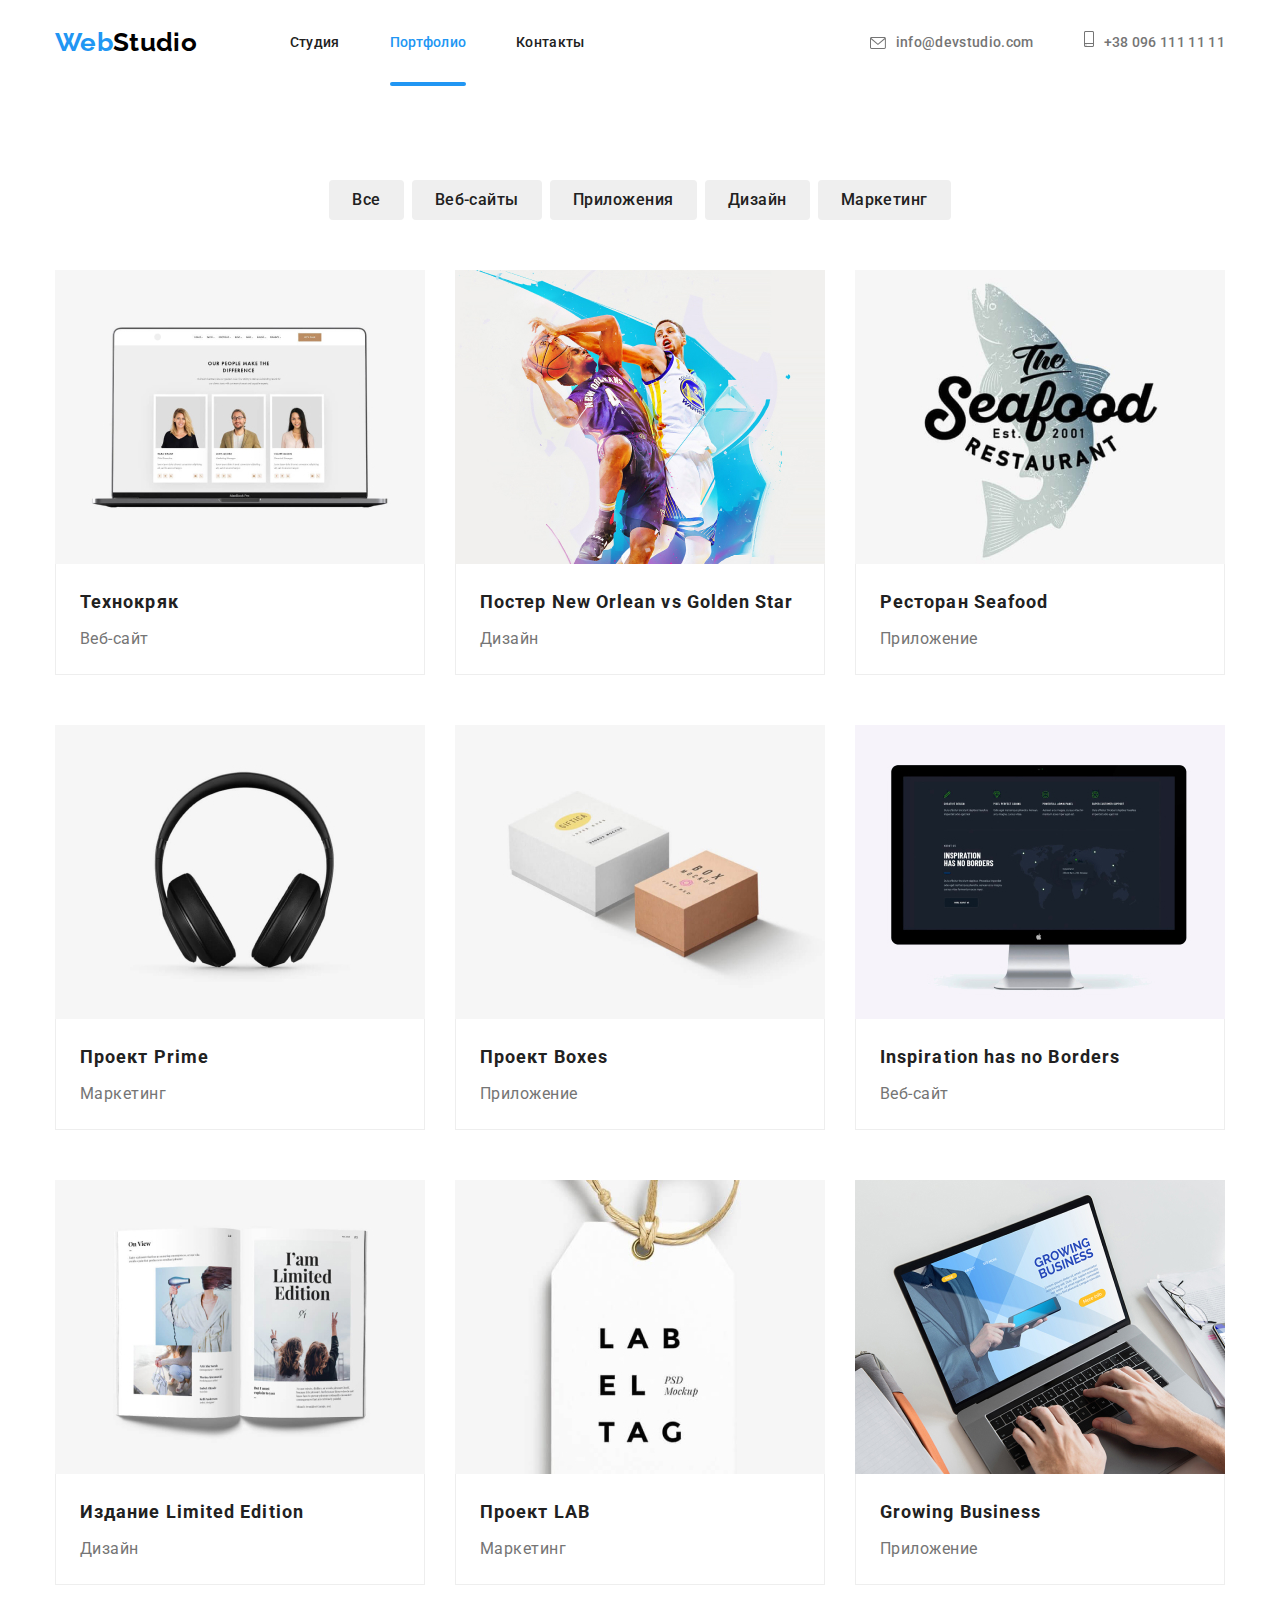
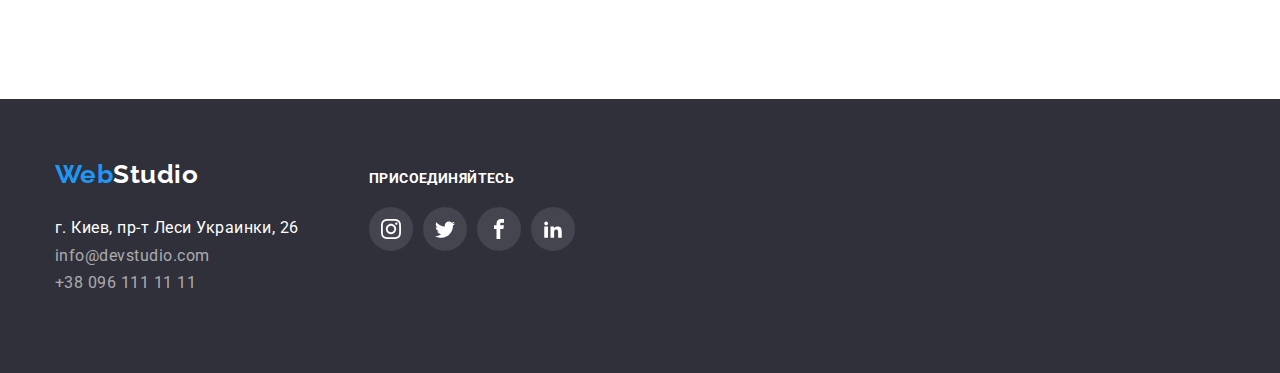
==== portfolio.html @ a4a95c5e "Initial commit" ====
<!DOCTYPE html>
<html lang="ru">
  <head>
    <meta charset="UTF-8" />
    <meta name="viewport" content="width=device-width, initial-scale=1.0" />
    <title>Портфолио</title>
    <link
      href="https://fonts.googleapis.com/css2?family=Raleway:wght@700&family=Roboto:wght@400;500;700;900&display=fallback"
      rel="stylesheet"
    />
    <link
      rel="stylesheet"
      href="https://cdnjs.cloudflare.com/ajax/libs/modern-normalize/1.0.0/modern-normalize.min.css"
    />
    <link rel="stylesheet" href="./css/styles.css" />
  </head>
  <body>
    <!-- Навигация и контакты -->
    <header class="nav-and-contacts">
      <div class="container flex-header line-bottom">
        <nav class="flex-nav">
          <a class="link logo" href="./index.html">
            <span class="accent-color">Web</span>Studio</a
          >
          <ul class="list site-nav text">
            <li class="item">
              <a class="link" href="./index.html">Студия</a>
            </li>
            <li class="item">
              <a class="link current" href="./portfolio.html">Портфолио</a>
            </li>
            <li class="item"><a class="link" href="">Контакты</a></li>
          </ul>
        </nav>

        <!-- Контакты -->
        <address class="font-style">
          <ul class="list text contacts">
            <li class="item">
              <a class="link link-addres" href="mailto:info@devstudio.com">
                <svg class="icon-email hover">
                  <use
                    href="./images/symbol-defs2.svg#icon-envelope-hover-1"
                  ></use>
                </svg>
                info@devstudio.com</a
              >
            </li>
            <div class="email">
              <li class="item link-addres">
                <a class="link" href="tel:+380961111111">
                  <svg class="icon-mobile hover">
                    <use href="./images/symbol-defs2.svg#icon-smartphone"></use>
                  </svg>
                  +38 096 111 11 11</a
                >
              </li>
            </div>
          </ul>
        </address>
      </div>
    </header>
    <!-- Виды работ  -->
    <main>
      <section class="wrap-my-project">
        <div class="container">
          <h1 class="hidden-title">Выполненные проекты</h1>
          <ul class="list radio-btn">
            <li class="item"><button class="btn" type="button">Все</button></li>
            <li class="item">
              <button class="btn" type="button">Веб-сайты</button>
            </li>
            <li class="item">
              <button class="btn" type="button">Приложения</button>
            </li>
            <li class="item">
              <button class="btn" type="button">Дизайн</button>
            </li>
            <li class="item">
              <button class="btn" type="button">Маркетинг</button>
            </li>
          </ul>
          <!-- Список портфолио -->

          <ul class="list list-overlay portfolio">
            <li class="item-overlay">
              <a href="./index.html">
                <!-- блок 1 -->

                <div class="poster-overlay">
                  <img
                    class="img-portfolio"
                    src="./images/img.jpg"
                    alt="Страница сайта"
                    width="370"
                  />
                  <div class="text-overlay">
                    <p class="text-hover-portfolio">
                      Технокряк это современная площадка распространения
                      коронавируса. Компании используют эту платформу для
                      цифрового шпионажа и атак на защищённые сервера
                      конкурентов.
                    </p>
                  </div>
                </div>

                <div class="desc-portfolio">
                  <h2 class="title-portfolio">Технокряк</h2>
                  <p class="text-portfolio mg-zero">Веб-сайт</p>
                </div>
              </a>
            </li>
            <!-- Блок 2 -->
            <li class="item-overlay">
              <a href="./index.html">
                <div class="poster-overlay">
                  <img
                    class="img-portfolio"
                    src="./images/portfolio-2.jpg"
                    alt="Постер баскетбольного мачта"
                    width="370"
                  />
                  <div class="text-overlay">
                    <p class="text-hover-portfolio">
                      Технокряк это современная площадка распространения
                      коронавируса. Компании используют эту платформу для
                      цифрового шпионажа и атак на защищённые сервера
                      конкурентов.
                    </p>
                  </div>
                </div>

                <div class="desc-portfolio">
                  <h2 class="title-portfolio">
                    Постер New Orlean vs Golden Star
                  </h2>
                  <p class="text-portfolio mg-zero">Дизайн</p>
                </div>
              </a>
            </li>
            <!-- Блок 3 -->
            <li class="item-overlay">
              <a href="./index.html">
                <div class="poster-overlay">
                  <img
                    class="img-portfolio"
                    src="./images/portfolio-3.jpg"
                    alt="Лого ресторана"
                    width="370"
                  />
                  <div class="text-overlay">
                    <p class="text-hover-portfolio">
                      Технокряк это современная площадка распространения
                      коронавируса. Компании используют эту платформу для
                      цифрового шпионажа и атак на защищённые сервера
                      конкурентов.
                    </p>
                  </div>
                </div>

                <div class="desc-portfolio">
                  <h2 class="title-portfolio">Ресторан Seafood</h2>
                  <p class="text-portfolio mg-zero">Приложение</p>
                </div>
              </a>
            </li>
            <!-- Блок 4 -->
            <li class="item-overlay">
              <a href="./index.html">
                <div class="poster-overlay">
                  <img
                    class="img-portfolio"
                    src="./images/portfolio-4.jpg"
                    alt="Наушники"
                    width="370"
                  />
                  <div class="text-overlay">
                    <p class="text-hover-portfolio">
                      Технокряк это современная площадка распространения
                      коронавируса. Компании используют эту платформу для
                      цифрового шпионажа и атак на защищённые сервера
                      конкурентов.
                    </p>
                  </div>
                </div>

                <div class="desc-portfolio">
                  <h2 class="title-portfolio">Проект Prime</h2>
                  <p class="text-portfolio mg-zero">Маркетинг</p>
                </div>
              </a>
            </li>
            <!-- Блок 5 -->
            <li class="item-overlay">
              <a href="./index.html">
                <div class="poster-overlay">
                  <img
                    class="img-portfolio"
                    src="./images/portfolio-5.jpg"
                    alt="Коробки"
                    width="370"
                  />
                  <div class="text-overlay">
                    <p class="text-hover-portfolio">
                      Технокряк это современная площадка распространения
                      коронавируса. Компании используют эту платформу для
                      цифрового шпионажа и атак на защищённые сервера
                      конкурентов.
                    </p>
                  </div>
                </div>

                <div class="desc-portfolio">
                  <h2 class="title-portfolio">Проект Boxes</h2>
                  <p class="text-portfolio mg-zero">Приложение</p>
                </div>
              </a>
            </li>
            <!-- блок 6 -->
            <li class="item-overlay">
              <a href="./index.html">
                <div class="poster-overlay">
                  <img
                    class="img-portfolio"
                    src="./images/portfolio-6.jpg"
                    alt="Монитор"
                    width="370"
                  />
                  <div class="text-overlay">
                    <p class="text-hover-portfolio">
                      Технокряк это современная площадка распространения
                      коронавируса. Компании используют эту платформу для
                      цифрового шпионажа и атак на защищённые сервера
                      конкурентов.
                    </p>
                  </div>
                </div>

                <div class="desc-portfolio">
                  <h2 class="title-portfolio">Inspiration has no Borders</h2>
                  <p class="text-portfolio mg-zero">Веб-сайт</p>
                </div>
              </a>
            </li>
            <!-- блок 7 -->
            <li class="item-overlay">
              <a href="./index.html">
                <div class="poster-overlay">
                  <img
                    class="img-portfolio"
                    src="./images/portfolio-7.jpg"
                    alt="Книга"
                    width="370"
                  />
                  <div class="text-overlay">
                    <p class="text-hover-portfolio">
                      Технокряк это современная площадка распространения
                      коронавируса. Компании используют эту платформу для
                      цифрового шпионажа и атак на защищённые сервера
                      конкурентов.
                    </p>
                  </div>
                </div>

                <div class="desc-portfolio">
                  <h2 class="title-portfolio">Издание Limited Edition</h2>
                  <p class="text-portfolio mg-zero">Дизайн</p>
                </div>
              </a>
            </li>
            <!-- Блок 8 -->
            <li class="item-overlay">
              <a href="./index.html">
                <div class="poster-overlay">
                  <img
                    class="img-portfolio"
                    src="./images/portfolio-8.jpg"
                    alt="Брелок"
                    width="370"
                  />
                  <div class="text-overlay">
                    <p class="text-hover-portfolio">
                      Технокряк это современная площадка распространения
                      коронавируса. Компании используют эту платформу для
                      цифрового шпионажа и атак на защищённые сервера
                      конкурентов.
                    </p>
                  </div>
                </div>

                <div class="desc-portfolio">
                  <h2 class="title-portfolio">Проект LAB</h2>
                  <p class="text-portfolio mg-zero">Маркетинг</p>
                </div>
              </a>
            </li>
            <!-- блок 9 -->
            <li class="item-overlay">
              <a href="./index.html">
                <div class="poster-overlay">
                  <img
                    class="img-portfolio"
                    src="./images/portfolio-9.jpg"
                    alt="Ноутбук"
                    width="370"
                  />
                  <div class="text-overlay">
                    <p class="text-hover-portfolio">
                      Технокряк это современная площадка распространения
                      коронавируса. Компании используют эту платформу для
                      цифрового шпионажа и атак на защищённые сервера
                      конкурентов.
                    </p>
                  </div>
                </div>

                <div class="desc-portfolio">
                  <h2 class="title-portfolio">Growing Business</h2>
                  <p class="text-portfolio mg-zero">Приложение</p>
                </div>
              </a>
            </li>
          </ul>
        </div>
      </section>
    </main>

    <!-- Footer -->
    <footer class="background-footer">
      <div class="container footer-flexbox">
        <div class="footer-maps">
          <address class="adress-maps">
            <ul class="list">
              <li class="info">
                <a href="./index.html" class="logo norm link"
                  ><span class="logoblue">Web</span
                  ><span class="logowhait">Studio</span>
                </a>
              </li>
              <li class="info">г. Киев, пр-т Леси Украинки, 26</li>
              <li class="info">
                <a class="alfa" href="mailto:info@devstudio.com"
                  >info@devstudio.com</a
                >
              </li>
              <li class="info">
                <a class="alfa" href="tel:+38-096-111-11-11"
                  >+38 096 111 11 11</a
                >
              </li>
            </ul>
          </address>
        </div>

        <div class="footer-icon">
          <h3 class="title title-icon">присоединяйтесь</h3>
          <ul class="icon-svg">
            <!-- Instagram -->
            <li class="icon-svg-list">
              <a
                class="icon-set footer-icon-set"
                href="#"
                aria-label="Instagram icon"
              >
                <svg class="link-svg footer-link-svg">
                  <use
                    href="./images/clients/symbol-defs.svg#icon-instagram"
                  ></use>
                </svg>
              </a>
            </li>
            <!-- Twitter -->
            <li class="icon-svg-list">
              <a
                class="icon-set footer-icon-set"
                href="#"
                aria-label="twitter icon"
              >
                <svg class="link-svg footer-link-svg">
                  <use
                    href="./images/clients/symbol-defs.svg#icon-twitter"
                  ></use>
                </svg>
              </a>
            </li>
            <!-- facebook -->
            <li class="icon-svg-list">
              <a
                class="icon-set footer-icon-set"
                href="#"
                aria-label="twitter icon"
              >
                <svg class="link-svg footer-link-svg">
                  <use
                    href="./images/clients/symbol-defs.svg#icon-facebook"
                  ></use>
                </svg>
              </a>
            </li>
            <!-- linkedin -->
            <li class="icon-svg-list">
              <a
                class="icon-set footer-icon-set"
                href="#"
                aria-label="twitter icon"
              >
                <svg class="link-svg footer-link-svg">
                  <use
                    href="./images/clients/symbol-defs.svg#icon-linkedin2"
                  ></use>
                </svg>
              </a>
            </li>
          </ul>
        </div>
      </div>
    </footer>
  </body>
</html>
---- css/styles.css ----
/* Общее оформление контента */

:root {
  /* Цвета текста */
  --primary-text-color: #757575;
  --header-text-color: #212121;
  --accent-blue-color: #2196f3;
  --accent-white-color: #ffffff;
  --accent-black-color: #000000;
  --accent-rgba-color: rgba(255, 255, 255, 0.6);
  /* Цвета фона */
  --primary-bck-color: #ffffff;
  --secondary-bck-color: #2f303a;
  --bck-section-white: #f5f4fa;
  /* Стили шрифтов */
  --letter: 0.03em;
  --hover-portfolio: rgba(0, 0, 0, 0.12), 0px 4px 4px rgba(0, 0, 0, 0.06),
    1px 4px 6px rgba(0, 0, 0, 0.16);
}

body {
  font-family: "Roboto", sans-serif;
  background-color: var(--primary-bck-color);
  letter-spacing: var(--letter);
  margin: 0;
}

img {
  display: block;
  width: 100%;
  height: auto;
}

.container {
  width: 1200px;
  padding-left: 15px;
  padding-right: 15px;
  margin-left: auto;
  margin-right: auto;
}

.header-section {
  margin-top: 0;
  margin-bottom: 50px;
  font-size: 36px;
  font-weight: 700;
  line-height: 1.15;
  text-align: center;
  color: var(--header-text-color);
}

.text {
  font-size: 14px;
  line-height: 1.71;
  color: var(--primary-text-color);
}

.font-style {
  font-style: normal;
}

.list {
  list-style: none;
  padding: 0;
  margin: 0;
}

.button-text {
  align-items: center;
  border-radius: 4px;
  padding: 10px 32px;

  background-color: var(--accent-blue-color);
  color: var(--accent-white-color);

  font-family: inherit;
  font-weight: 700;
  font-size: 16px;
  line-height: 1.88;
}

.link-addres {
  display: flex;
  align-items: center;
}
.icon-email {
  width: 16px;
  height: 12px;

  margin-right: 10px;

  fill: currentColor;
}
.icon-mobile {
  width: 10px;
  height: 16px;

  margin-right: 10px;

  fill: currentColor;
}

.link-addres:hover,
.link-addres:focus {
  color: var(--accent-blue-color);
}

.link-addres:hover .icon-email {
  fill: var(--accent-blue-color);
}
.link-addres:hover .icon-mobile {
  fill: var(--accent-blue-color);
}

.link {
  text-decoration: none;
}
.a.link {
  display: flex;
}

.link::after {
  content: "";

  position: absolute;
  left: 0;
  bottom: 0;
  opacity: 0;

  display: block;
  width: 100%;
  height: 4px;
  background-color: var(--accent-blue-color);
  border-radius: 2px;
  transition: 250ms cubic-bezier(0.4, 0, 0.2, 1);
}

.link:hover::after,
.link:focus::after {
  opacity: 1;
}

.current.link::after {
  opacity: 1;
}

.site-nav .link {
  display: block;
  padding-top: 35px;
  padding-bottom: 35px;

  position: relative;

  color: var(--primary-text-color);

  text-decoration: none;
  font-family: inherit;
  font-weight: 500;
  font-size: 14px;
  line-height: 1.14;
  letter-spacing: 0.02em;

  transition: 250ms cubic-bezier(0.4, 0, 0.2, 1);
}
.list site-nav text .link {
  color: var(#2196f3);
  text-decoration: none;
  display: inline-block;
}
.list flex-nav text .link {
  display: block;
  padding-top: 35px;
  padding-bottom: 35px;
  position: relative;
  color: var(--primary-text-color);
  text-decoration: none;
  font-family: inherit;
  font-weight: 500;
  font-size: 14px;
  line-height: 1.14;
  letter-spacing: 0.02em;
  transition: 250ms cubic-bezier(0.4, 0, 0.2, 1);
}

.text-overlay {
  position: absolute;
  top: 0;
  left: 0;
  width: 100%;
  height: 100%;
  color: #ffffff;
  background-color: rgba(33, 150, 243, 0.9);
  transform: translate(100%);
  opacity: 1;
}
/* Код Наси */

/* link::after {
  content: "";

  position: absolute;
  left: 0;
  bottom: 0;
  opacity: 0;

  display: block;
  width: 100%;
  height: 4px;
  background-color: var(--accent-color);
  border-radius: 2px;
  transition: 250ms cubic-bezier(0.4, 0, 0.2, 1);
}

.link:hover::after,
.link:focus::after {
  opacity: 1;
}

.link-current.link::after {
  opacity: 1;
} */

.mg-zero {
  margin-top: 0;
  margin-bottom: 0px;
}

/* Логотип */
.logo {
  margin-right: 93px;

  font-family: "Raleway", sans-serif;
  font-size: 26px;
  font-weight: 700;
  line-height: 1.2;
  color: var(--accent-black-color);
  text-decoration: none;
}

.accent-color {
  color: var(--accent-blue-color);
}

/* Навигация */
.nav-and-contacts {
  font-weight: 500;
  line-height: 1;
  letter-spacing: 0.02em;
}

/* иконки */
.mobile .link {
  width: 16px;
}
/* иконки */
.icon-mobile {
  vertical-align: middle;
  display: flex;
  width: 10px;
  height: 16px;
  fill: var(--primary-text-color);
  text-align: center;
}
/* тестовая херня если шо удали */
/* .icon-mobile .icon-email ::before {
  background-position: center;
  height: 80px; */

/* иконки */
.icon-email {
  vertical-align: middle;
  display: flex;
  width: 16px;
  height: 16px;
  text-align: center;
  fill: var(--primary-text-color);
}
.flex-header,
.flex-nav,
.site-nav,
.contacts {
  display: flex;
  align-items: center;
}

.site-nav > .item:not(:last-child),
.contacts > .item:not(:last-child) {
  margin-right: 50px;
}

.flex-nav {
  margin-right: auto;
}

.site-nav .link {
  color: var(--header-text-color);
}

.contacts .link {
  color: var(--primary-text-color);
}

.site-nav .link:hover,
.site-nav .link:focus,
.site-nav .link.current,
.contacts .link:hover,
.contacts .link:focus {
  color: var(--accent-blue-color);
}
.contacts .link {
  display: flex;
}
/* Герой */
.wrap-hero {
  padding-top: 200px;
  padding-bottom: 200px;
  background-image: url(../images/new_hero.jpg);
  text-align: center;
  background: linear-gradient(
      to right,
      rgba(47, 48, 58, 0.4),
      rgba(47, 48, 58, 0.4)
    ),
    url(../images/new_hero.jpg), #c4c4c4;
  background-repeat: no-repeat;
  margin-left: auto;
  margin-right: auto;
  background-position: center;
  max-width: 1600px;
  height: 600px;
}

/* Оформляю иконки под героем. Тут же оформление SVG для 4 Li */
.item.description::before {
  display: block;
  /* тут должен оформить контент */
  content: "";
  background-size: 70px;
  background-repeat: no-repeat;
  background-position: center;
  align-items: center;
  background-color: white;
}

/* Оформляю иконки внизу под фотками команды */

/* прописываю путь каждой иконки- антенна, космонавт, часы и экран . 1- антенна*/
/* .icon-antenna::before {
  background-image: url(../images/svg/antenna.svg);
}
/* вторая  иконка - ссылка- часы */
.icon-clock::before {
  background-image: url(../images/svg/clock.svg);
}
/* третья иконка-монитор */
/* .icon-diagram::before { */
/* background-image: url(../images/svg/diagram.svg); */

/* четвертая иконка- космонавт */
.icon-astronaut::before {
  background-image: url(../images/svg/astronaut.svg);
}
*/ .banner {
  max-width: 696px;
}
/* пропиши для логотипов клиентов */
.clients {
  display: flex;
  justify-content: center;
  align-items: center;
  height: 90px;
  border: 1px solid #afb1b8;
  border-radius: 4px;
}
.clients-icon {
  fill: #afb1b8;
}
.header-hero {
  width: 696px;
  margin-top: 0;
  margin-bottom: 30px;
  font-size: 44px;
  font-weight: 900;
  line-height: 1.37;
  text-transform: uppercase;
  color: var(--accent-white-color);
  margin-left: auto;
  margin-right: auto;
}

.header-hero,
.wrap-hero .button {
  letter-spacing: 0.06em;
}

/* Кнопка под блоком-героем */
.button {
  display: inline-block;
  padding: 10px 32px;
  min-width: 200px;
  font-size: 16px;
  line-height: 1.9;
  font-weight: 700;
  background-color: var(--accent-blue-color);
}

/* Обертки для секций */

.wrap-why-we {
  padding-top: 94px;
}

.wrap-about-us,
.wrap-our-team {
  padding-top: 94px;
  padding-bottom: 124px;
}

.wrap-our-team {
  font-size: 36px;
  line-height: 1.17;

  letter-spacing: 0.03em;
  margin-top: 0px;

  background-color: #f5f4fa;
}

/* Наши преимущества */
.icon .icon-container {
  display: flex;
  align-items: center;
  justify-content: center;
  background-color: #f5f4fa;
  width: 100%;
  height: 120px;
  margin-bottom: 30px;
}
/* Оформляю SVG планирование */
.icon-size {
  width: 65px;
  height: 70px;
}

.list-why-we {
  display: flex;
}

.list-why-we > .item:not(:last-child) {
  margin-right: 30px;
}

/* Модальное окно ДИВ */

.modal {
  position: absolute;
  width: 528px;
  height: 581px;
  left: 536px;
  top: 221px;
  background: #ffffff;
  box-shadow: 0px 1px 3px rgba(0, 0, 0, 0.12), 0px 1px 1px rgba(0, 0, 0, 0.14),
    0px 2px 1px rgba(0, 0, 0, 0.2);
  border-radius: 4px;
  transition: 250ms cubic-bezier(0.4, 0, 0.2, 1);
}

/* закрытие кнопки */
/* .btn-close {
  width: 11px;
  height: 11px;

} */

/* Кнопка закрытия модального окна */

/* .button, input {    
  overflow: visible;
} */

/* Оформление кнопки? */
/* .button, [type="button"], [type="reset"], [type="submit"] {
-webkit-appearance: button;
} */

.backdrop {
  position: fixed;
  top: 0;
  left: 0;
  width: 100%;
  height: 100%;
  background-color: rgba(0, 0, 0, 0.2);
  transition: 250ms cubic-bezier(0.4, 0, 0.2, 1);
}

.backdrop.is-hidden {
  opacity: 0;
  pointer-events: none;
}

.close-button {
  position: absolute;
  width: 30px;
  height: 30px;
  top: 8px;
  right: 8px;
  background: var(--accent-white-color);
  border: 1px solid var(--primary-text-color);
  border-radius: 50%;
}

.hidden-title {
  display: none;
  margin-top: 0px;
  margin-bottom: 0px;
}

.subtitle-why-we {
  margin-top: 0;
  margin-bottom: 10px;
  font-size: 14px;
  line-height: 1.14;
  text-transform: uppercase;
}

/* Чем мы занимаемся */
.about-us {
  display: flex;
}

.about-us .item {
  width: calc((100% - 30px * 2) / 3);
  margin-right: 30px;
}

.about-us .item:last-child {
  margin-right: 0;
}

/* Наша команда */
.subtitle-our-team {
  font-weight: 500;
  margin-top: 0px;
  margin-bottom: 10px;
  padding-top: 30px;
  font-size: 16px;
  line-height: 1.18;
  letter-spacing: 0.03em;
  color: var(--header-text-color);
}

.our-team {
  display: flex;
  justify-content: center;
}

.our-team .item {
  width: calc((100% - 30px * 3) / 4);
  margin-right: 30px;
}
/* Тени СВГ, границы */
.icon-team {
  text-align: center;
  padding-bottom: 30px;
  background-color: var(--accent-white-color);

  box-shadow: 0px 1px 3px rgba(0, 0, 0, 0.12), 0px 1px 1px rgba(0, 0, 0, 0.14),
    0px 2px 1px rgba(0, 0, 0, 0.2);
  border-radius: 0px 0px 4px 4px;
  width: 270px;
  height: 428px;
}

.our-team .item:last-child {
  margin-right: 0px;
}

.text-our-team {
  margin-top: 0px;
  margin-top: 0;
  margin-bottom: 16px;
  font-size: 16px;
  font-weight: 400;
  line-height: 1.19;
  letter-spacing: 0.03em;
  color: #757575;
}

.indent-pic {
  width: 270px;
  margin-bottom: 30px;
}

/* Портфолио */
/* Обертка */
.wrap-my-project {
  padding-top: 94px;
  padding-bottom: 114px;
}

/* Кнопки */
.radio-btn {
  display: flex;
  justify-content: center;
  align-items: flex-end;
  margin-bottom: 50px;
}

.btn {
  padding: 6px 22px;
  border: none;
  min-width: 73px;
  font-family: inherit;
  font-size: 16px;
  font-weight: 500;
  text-align: center;
  line-height: 1.63;
  letter-spacing: var(--letter);
  color: var(--header-text-color);
  border-radius: 4px;
  border: 1px solid transparent;
}

.radio-btn .item:not(:first-child) {
  margin-left: 8px;
}

.btn:hover,
.btn:focus {
  color: #ffffff;
  background-color: var(--accent-blue-color);
}

/* .button, input {    
  overflow: visible;
} */

.section-comand {
  background-color: var(--bck-section-white);
  padding-top: 94px;
  padding-bottom: 94px;
}

.section {
  padding-top: 94px;
  padding-bottom: 94px;
}
.icon-client:not(:last-child) {
  margin-right: 30px;
}

.icon-hover-link {
  background-color: #ffffff;
  display: flex;
  justify-content: center;
  align-items: center;
  width: 170px;
  height: 90px;
  border: 1px solid #afb1b8;
  border-radius: 4px;
  transition: 250ms cubic-bezier(0.4, 0, 0.2, 1);
}
.icon-hover-link:hover .clients-icon,
.icon-hover-link:focus .clients-icon {
  fill: var(--accent-blue-color);
}

.icon-hover-link:hover,
.icon-hover-link:focus {
  border: 1px solid var(--accent-blue-color);
  transform: translate(-250ms) cubic-bezier (0.4, 0, 0.2, 1);
}

.clients-icon {
  width: 79px;
  height: 42px;
}

/* Студия. чем мы занимаемся- оформление */
.work-list-title {
  position: absolute;
  width: 100%;
  bottom: 0%;
  margin-top: 0px;
  margin-bottom: 0px;
  padding-top: 27px;
  padding-bottom: 27px;
  color: #ffffff;
  background-color: rgba(47, 48, 58, 0.8);
  font-weight: 700;
  font-size: 14px;
  line-height: 1.14;
  text-align: center;
  letter-spacing: 0.03em;
  text-transform: uppercase;
}
.work-list {
  position: relative;
}

/* ставлю слайдеры на абзацы */
/* .text-overlay {
  margin-top: 0px;
  margin-bottom: 0px;
  padding-top: 63px;
  padding-right: 24px;
  padding-bottom: 63px;
  padding-left: 24px;
  color: var(--white-text-color);
  font-weight: 400;
  font-size: 18px;
  line-height: 1.56;
  letter-spacing: 0.03em;
} */
.poster-overlay {
  position: relative;
  overflow: hidden;
}

.item-overlay:hover,
.item-overlay:focus {
  box-shadow: 0px 1px 1px rgba(0, 0, 0, 0.12), 0px 4px 4px rgba(0, 0, 0, 0.06),
    1px 4px 6px rgba(0, 0, 0, 0.16);
}

.item-overlay:hover .text-overlay,
.item-overlay a:focus .text-overlay {
  transform: translateY(0%);
  transition: 250ms cubic-bezier(0.4, 0, 0.2, 1),
    box-shadow 250ms cubic-bezier(0.4, 0, 0.2, 1);
  opacity: 1;
}

.text-overlay {
  position: absolute;
  top: 0;
  left: 0;
  width: 100%;
  height: 100%;
  color: #ffffff;
  background-color: rgba(33, 150, 243, 0.9);
  transform: translateY(100%);
  opacity: 0;
}

.list-overlay .link:hover .text-hover-portfolio {
  opacity: 1;
}

a {
  list-style: none;
  text-decoration: none;
}

.text-hover-portfolio {
  margin-top: 0px;
  margin-bottom: 0px;
  padding-top: 63px;
  padding-right: 24px;
  padding-bottom: 63px;
  padding-left: 24px;

  color: var(--white-text-color);
  font-weight: 400;
  font-size: 18px;
  line-height: 1.56;
  letter-spacing: 0.03em;
}

/* .slide-link {
  position: absolute;
  top: 0;
  left: 0;
  width: 100%;
  height: 100%;
  color: var(--white-text-color);
  background-color: rgba(33, 150, 243, 0.9);
  transform: translateY(100%);
  opacity: 0;
} */

/* .slide-link .text-overlay {
opacity: 0;
} */

/* .client .flexbox {
  /* убираю левый паддирнг */

/* Список портфолио */
.portfolio {
  display: flex;
  flex-wrap: wrap;
}

.portfolio .item-overlay {
  width: calc((100% - 30px * 2) / 3);
}

.portfolio .item-overlay:not(:nth-child(3n)) {
  margin-right: 30px;
}

.portfolio .item-overlay:not(:nth-last-child(-n + 3)) {
  margin-bottom: 50px;
}

/* .img-portfolio {
  padding-bottom: 20px;
} */

.desc-portfolio {
  padding: 20px 24px;
  border-right: 1px solid #eeeeee;
  border-bottom: 1px solid #eeeeee;
  border-left: 1px solid #eeeeee;
}

.title-portfolio {
  margin-top: 0px;
  margin-bottom: 4px;

  font-size: 18px;
  font-weight: 700;
  line-height: 2;
  letter-spacing: 0.06em;
  color: var(--header-text-color);
}

.text-portfolio {
  line-height: 1.88;
  color: var(--primary-text-color);
}

/* Футеррррр */
.wrap-footer {
  background-color: var(--secondary-bck-color);
  padding-top: 60px;
  padding-bottom: 60px;
}
.icon-svg-list {
  display: flex;
  height: 40;
}
.icon-svg {
  display: flex;
  justify-content: center;
  padding-left: 0;
}
.icon-svg:not(:last-child) {
  margin-right: 10px;
}
/* контейнер с иконками в футере */
.flexbox {
  display: flex;
  color: #ffffff;
  padding-left: 0;
}
.footer-icon-set {
  width: 44px;
  height: 44px;
  fill: Solid rgba(255, 255, 255, 0.1);
}
.footer-icon :hover {
  color: #2196f3;
}
/* Это разметка соцсетей команды перед футером */
.list-team {
  display: flex;
  justify-content: center;
  align-items: center;
  width: 44px;
  height: 44px;
  border-radius: 50%;
  box-sizing: border-box;
}
.portfolio .item-overlay:hover {
  box-shadow: 0px 1px 1px rgba(0, 0, 0, 0.12), 0px 4px 4px rgba(0, 0, 0, 0.06),
    1px 4px 6px rgba(0, 0, 0, 0.16);
}
.title-icon {
  font-family: Roboto;
  font-style: normal;
  font-weight: bold;
  font-size: 14px;
  line-height: 1.14px;
  letter-spacing: 0.03em;
  text-transform: uppercase;
  text-align: center;
}

.link-svg {
  fill: #afb1b8;
  width: 20px;
  height: 20px;
  transition: 250ms cubic-bezier(0.4, 0, 0.2, 1);
}
.icon-set {
  width: 44px;
  height: 44px;
  border-radius: 50%;
  display: flex;
  justify-content: center;
  align-items: center;
}

.icon-set:hover,
.icon-set:focus {
  background-color: var(--accent-blue-color);
}

.icon-set:hover .link-svg,
.icon-set:focus .link-svg {
  fill: var(--accent-white-color);
}
.footer-link-svg {
  width: 20px;
  height: 20px;
}
.grid-contacts {
  width: 231px;
}

.wrap-footer .link {
  color: var(--accent-rgba-color);
}

.logo-footer-marg {
  display: inline-block;
  margin-bottom: 20px;
}

.address-marg {
  margin-bottom: 9px;
  margin-top: 0;
}

.address {
  line-height: 1.46;
}

/* footer */

.background-footer {
  background-color: var(--secondary-bck-color);
  padding-top: 60px;
  padding-bottom: 60px;
}
.footer-flexbox {
  display: flex;
  align-items: baseline;
}

.footer-maps {
  display: block;
  margin-right: 70px;
}

.adress-maps {
  margin-bottom: 20px;
  display: block;

  color: var(--accent-white-color);

  font-style: normal;
}
.logowhait {
  color: var(--accent-white-color);
}
.norm {
  display: inline-block;
  margin: 0;
  margin-bottom: 20px;
}
.info {
  display: block;
  margin-bottom: 9px;
}

.footer-icon {
  display: block;
  margin-left: 100;
}

.footer-icon-set {
  background-color: rgba(255, 255, 255, 0.1);
}

.footer-link-svg {
  fill: var(--accent-white-color);
}
.icon-svg-list:not(:last-child) {
  margin-right: 10px;
}

.title-icon {
  display: flex;
  align-items: baseline;

  font-size: 14px;
  line-height: 1.14;
  letter-spacing: 0.03em;
  text-transform: uppercase;

  color: var(--accent-white-color);

  margin-top: 0;
  margin-bottom: 20px;
}

.logoblue {
  color: var(--accent-blue-color);
}
.alfa {
  color: var(--accent-rgba-color);
  text-decoration: none;
}

.footer-icon-set {
  background-color: rgba(255, 255, 255, 0.1);
}
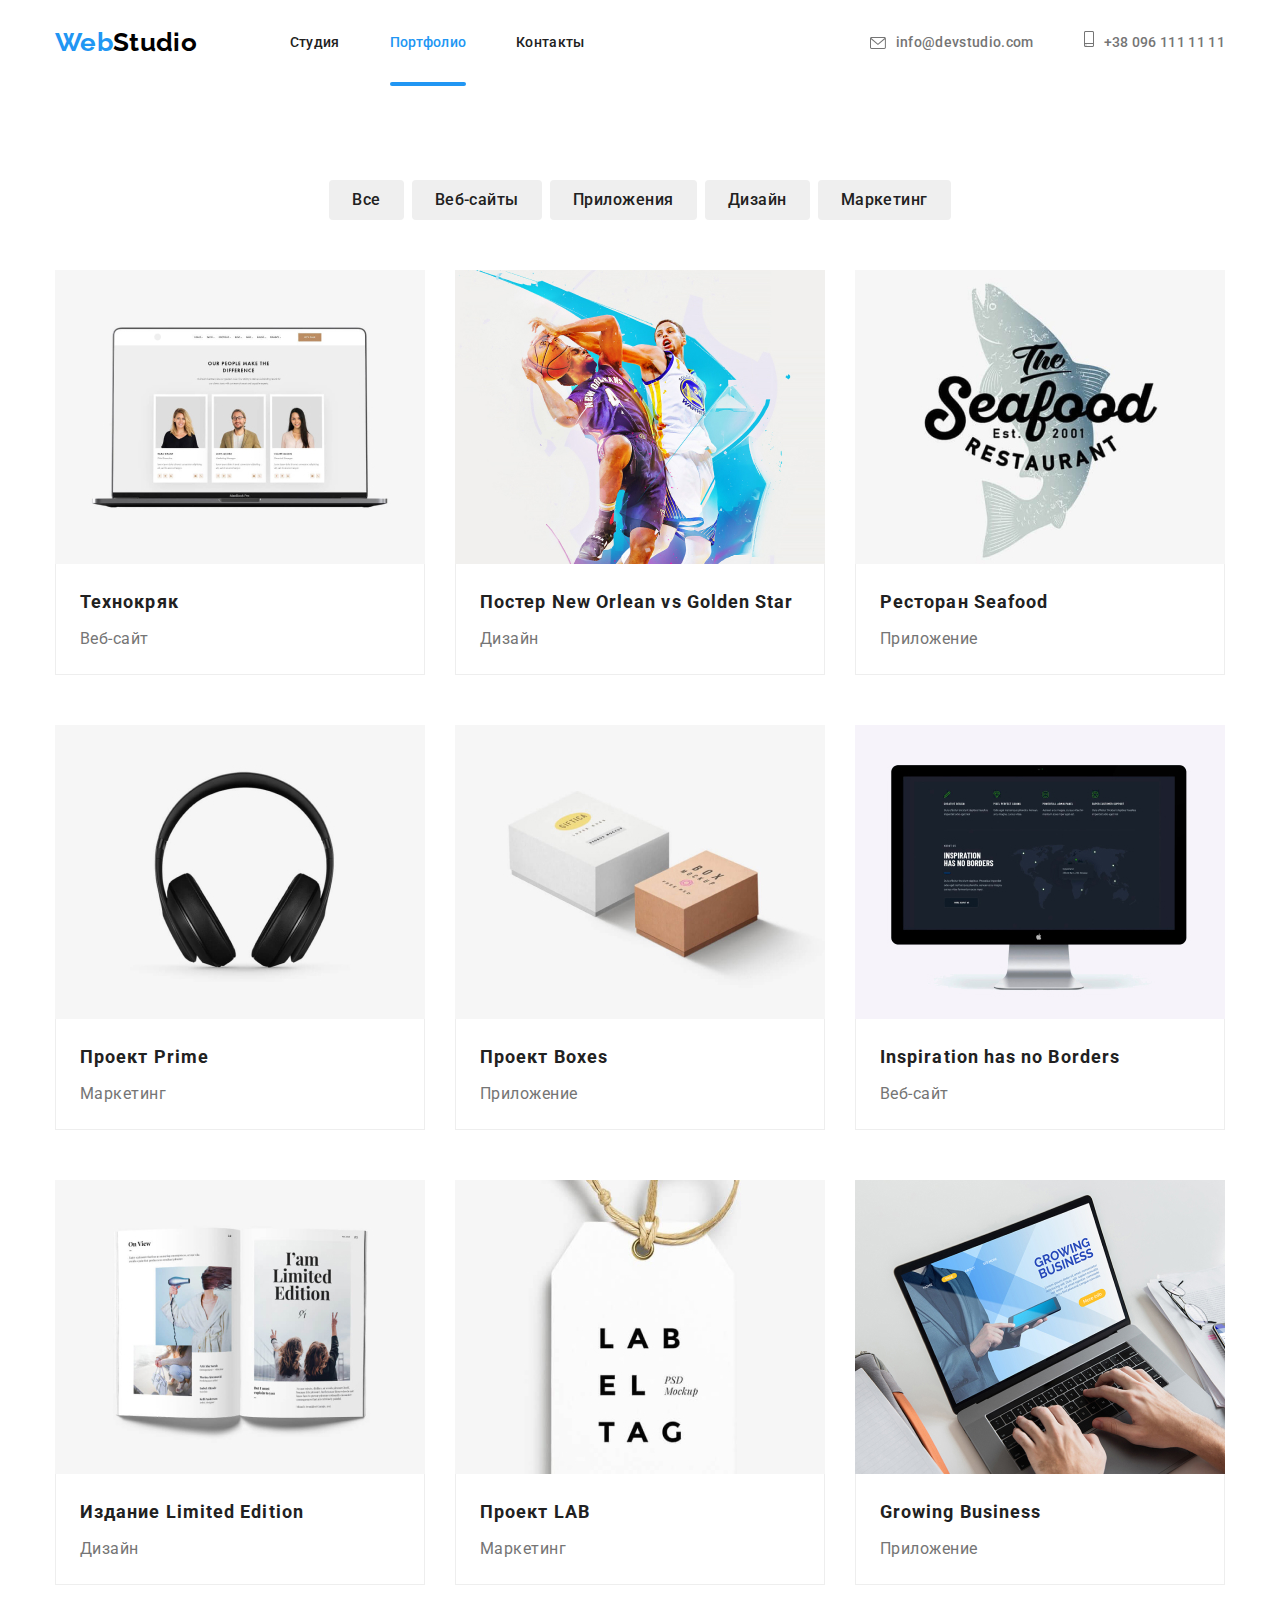
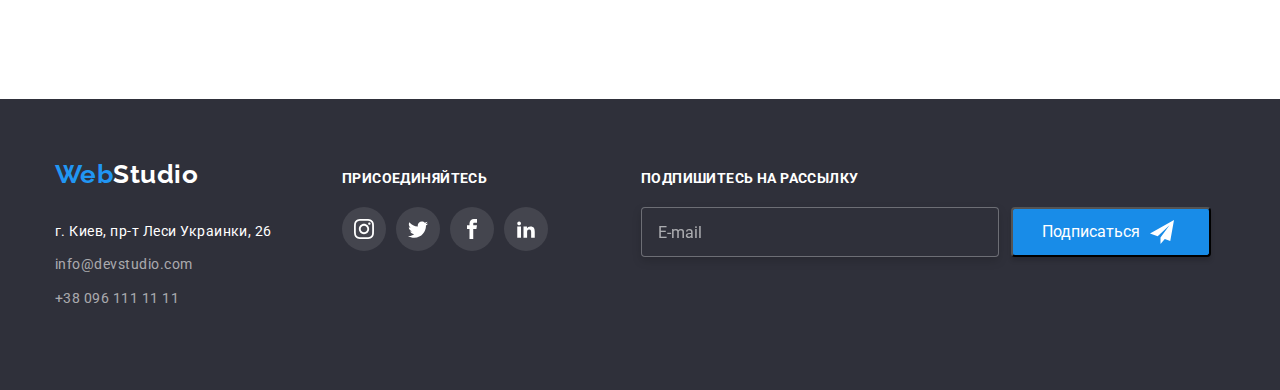
==== commit 0e101177: "1" ====
--- a/portfolio.html
+++ b/portfolio.html
@@ -325,7 +325,7 @@
       </section>
     </main>
 
-    <!-- Footer -->
+     <!-- Footer -->
     <footer class="background-footer">
       <div class="container footer-flexbox">
         <div class="footer-maps">
@@ -352,6 +352,9 @@
           </address>
         </div>
 
+       
+
+            <!-- конец формы - ПОДПИШИТЕСЬ -->
         <div class="footer-icon">
           <h3 class="title title-icon">присоединяйтесь</h3>
           <ul class="icon-svg">
@@ -413,7 +416,31 @@
             </li>
           </ul>
         </div>
+         <!-- Вставляю форму - ПОДПИШИТЕСЬ НА РАССЫЛКУ -->
+         <!-- Подпишитесь на рассылку-->
+
+        <form class="form-field js-speaker-form">
+          <label class="label-mail" for="action-mail">
+            <b class="call-to-action">Подпишитесь на рассылку</b>
+          </label>
+          <div class="footer-flex-form">
+            <input 
+              class="action-mail"
+              type="mail"
+              id="action-mail"
+              name="mail" 
+              placeholder="E-mail" 
+
+            />
+            <button type="submit" class=" subscribe-btn">
+              Подписаться
+              <svg class="icon-telega">
+                <use href="./images/icon-telega.svg#icon-icon-send"></use>
+              </svg>
+            </button>
+            
       </div>
+         
     </footer>
   </body>
 </html>
--- a/css/styles.css
+++ b/css/styles.css
@@ -388,6 +388,7 @@
   margin-right: auto;
 }
 
+/* заголовок героя */
 .header-hero,
 .wrap-hero .button {
   letter-spacing: 0.06em;
@@ -498,6 +499,7 @@
   pointer-events: none;
 }
 
+/* закрытие кнопки */
 .close-button {
   position: absolute;
   width: 30px;
@@ -515,6 +517,7 @@
   margin-bottom: 0px;
 }
 
+/* почему мы */
 .subtitle-why-we {
   margin-top: 0;
   margin-bottom: 10px;
@@ -549,6 +552,7 @@
   color: var(--header-text-color);
 }
 
+/* команда */
 .our-team {
   display: flex;
   justify-content: center;
@@ -606,6 +610,7 @@
   margin-bottom: 50px;
 }
 
+/* оформление кнопки */
 .btn {
   padding: 6px 22px;
   border: none;
@@ -670,7 +675,7 @@
   border: 1px solid var(--accent-blue-color);
   transform: translate(-250ms) cubic-bezier (0.4, 0, 0.2, 1);
 }
-
+/* иконки клиентов */
 .clients-icon {
   width: 79px;
   height: 42px;
@@ -963,6 +968,8 @@
 
   font-style: normal;
 }
+
+/* белое лого */
 .logowhait {
   color: var(--accent-white-color);
 }
@@ -974,13 +981,17 @@
 .info {
   display: block;
   margin-bottom: 9px;
-}
-
+  font-size: 14px;
+  line-height: 1.72;
+}
+/* Блок икинок в подвале */
 .footer-icon {
   display: block;
   margin-left: 100;
-}
-
+  padding-right: 93px;
+}
+
+/* иконки соц сетей в подвале */
 .footer-icon-set {
   background-color: rgba(255, 255, 255, 0.1);
 }
@@ -1007,6 +1018,7 @@
   margin-bottom: 20px;
 }
 
+/* голубое лого */
 .logoblue {
   color: var(--accent-blue-color);
 }
@@ -1018,3 +1030,98 @@
 .footer-icon-set {
   background-color: rgba(255, 255, 255, 0.1);
 }
+
+/* оформляю модалку */
+
+/* .inputname {
+  display: block;
+  width: 12px;
+  height: 12px;
+  background: url(../modalicons/Icon_man.svg) no-repeat 3px 1px;
+  background-size: auto 20%;
+
+  border: 1px solid #2196f3;
+  box-sizing: border-box;
+  border-radius: 4px;
+} */
+
+/* запрет на изменение формы поля ввода текста */
+.textarea {
+  resize: none;
+}
+
+/* кнопка - подпишись на рассылку */
+.footer-flex-form {
+  display: flex;
+}
+
+.action-mail {
+  padding-left: 16px;
+  margin-right: 12px;
+  width: 358px;
+  border: 1px solid rgba(255, 255, 255, 0.3);
+  border-radius: 4px;
+  filter: drop-shadow(0px 4px 4px rgba(0, 0, 0, 0.15));
+  background-color: white;
+  color: var(--accent-rgba-color);
+}
+
+.action-mail::placeholder {
+  color: rgba(255, 255, 255, 0.6);
+}
+
+.label-mail {
+  display: block;
+  margin-bottom: 20px;
+  color: var(--accent-white-color);
+  font-size: 14px;
+  line-height: 1.14;
+  text-transform: uppercase;
+}
+/* Позиционирую форму подписки */
+.form-name {
+  display: block;
+}
+.nameinput {
+  display: block;
+}
+
+.call-to-action {
+  font-family: Roboto;
+  font-style: normal;
+  font-weight: bold;
+  font-size: 14px;
+  line-height: 1.14px;
+  letter-spacing: 0.03em;
+  text-transform: uppercase;
+  text-align: center;
+}
+.action-mail {
+  width: 358px;
+  height: 50px;
+  border: 1px solid rgba(255, 255, 255, 0.3);
+  box-sizing: border-box;
+  filter: drop-shadow(0px 4px 4px rgba(0, 0, 0, 0.15));
+  border-radius: 4px;
+  background: #2f303a;
+}
+
+.subscribe-btn {
+  display: flex;
+  align-items: center;
+  margin: 0;
+  padding-right: 28px;
+  padding-left: 29px;
+  width: 200px;
+  height: 50px;
+  background: #188ce8;
+  color: #ffffff;
+  box-shadow: 0px 4px 4px rgba(0, 0, 0, 0.15);
+  border-radius: 4px;
+}
+.icon-telega {
+  width: 24px;
+  height: 24px;
+  margin-left: 10px;
+  fill: #ffffff;
+}
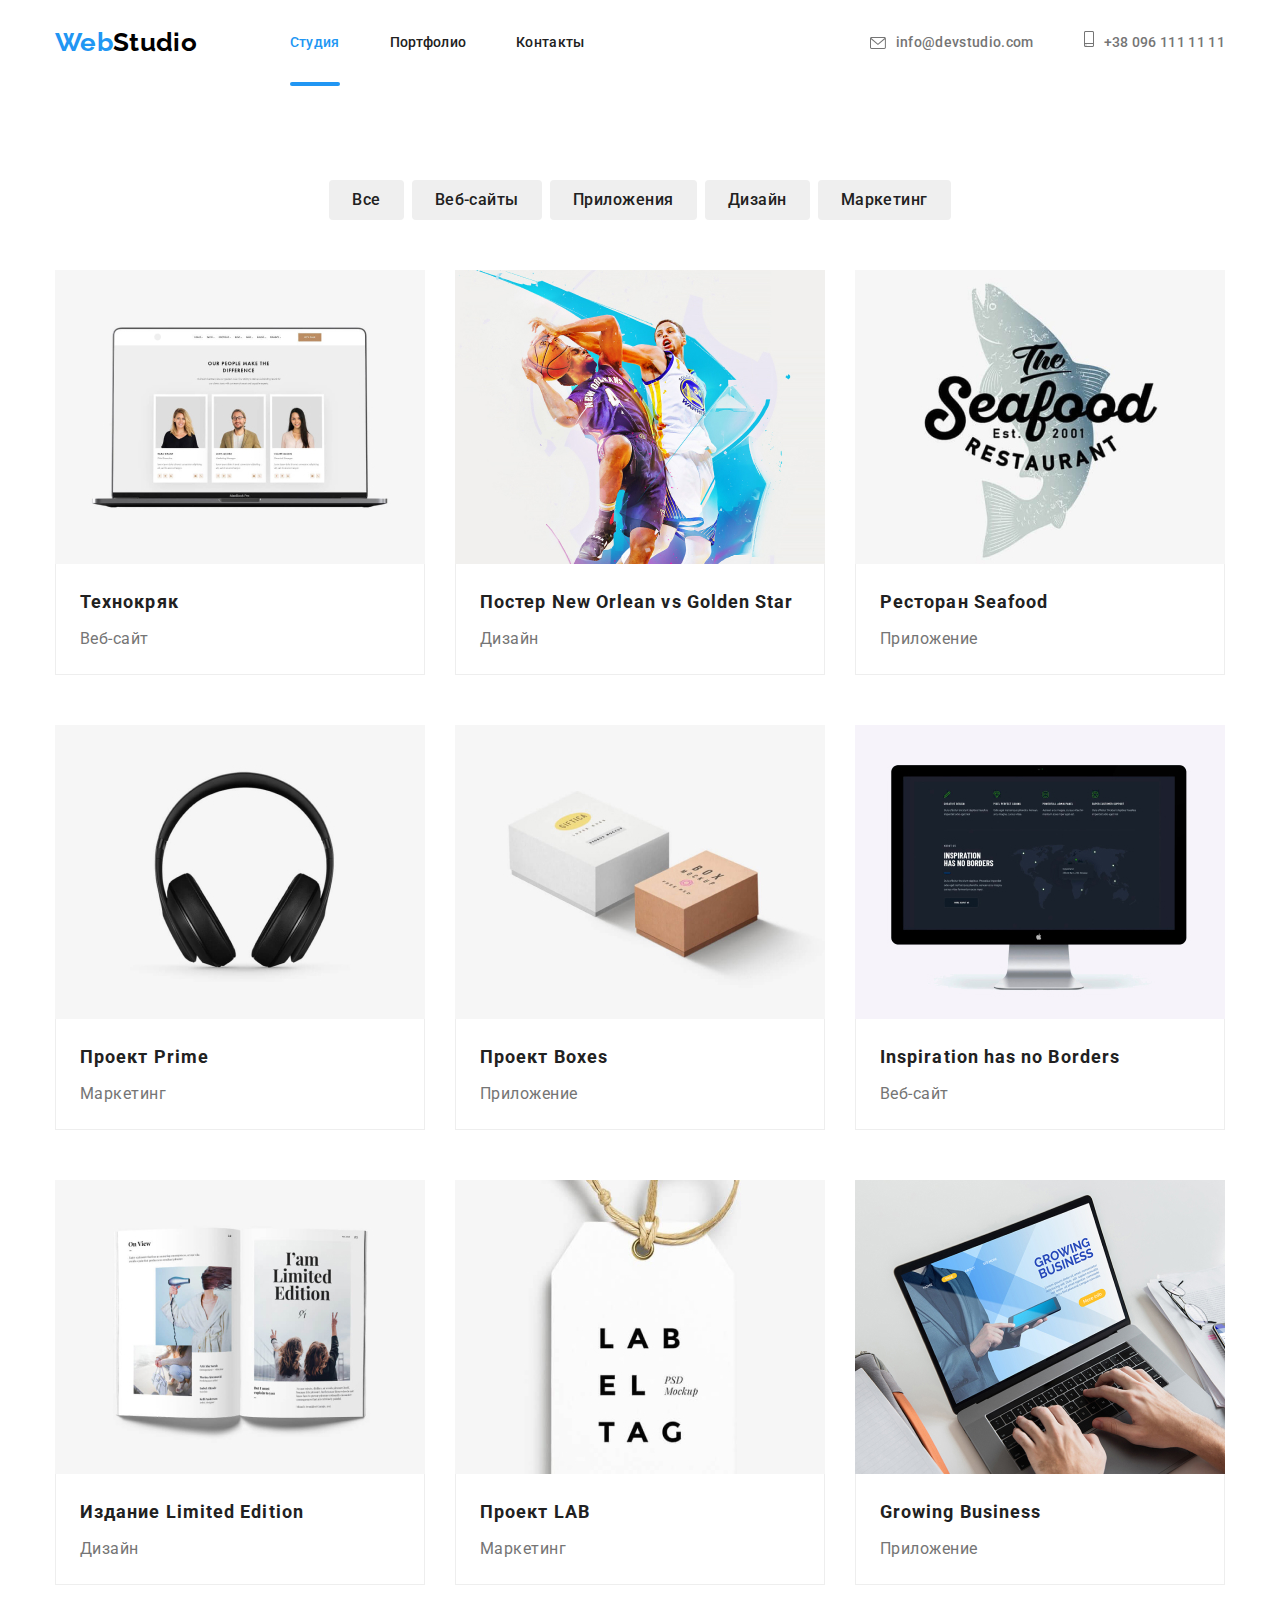
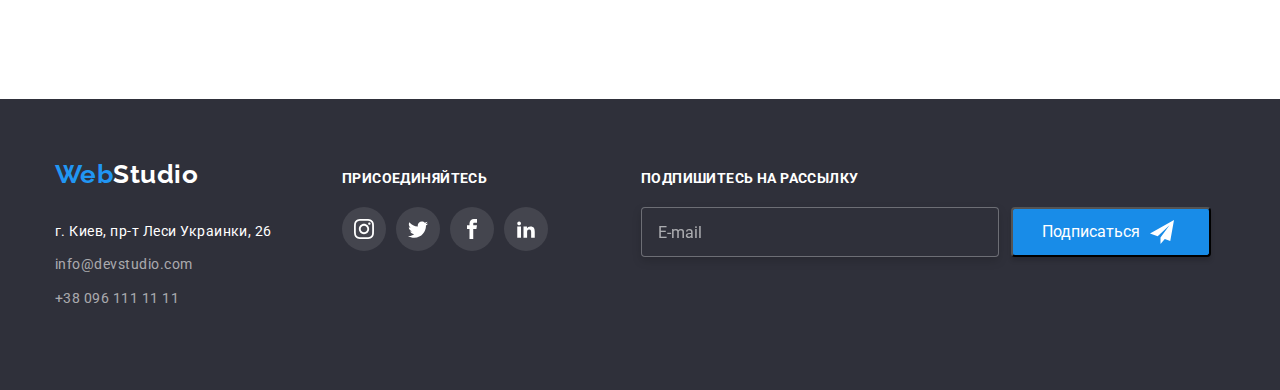
==== commit e90fdf78: "1" ====
--- a/portfolio.html
+++ b/portfolio.html
@@ -3,7 +3,7 @@
   <head>
     <meta charset="UTF-8" />
     <meta name="viewport" content="width=device-width, initial-scale=1.0" />
-    <title>Портфолио</title>
+    <title>Портфолиo</title>
     <link
       href="https://fonts.googleapis.com/css2?family=Raleway:wght@700&family=Roboto:wght@400;500;700;900&display=fallback"
       rel="stylesheet"
@@ -17,19 +17,21 @@
   <body>
     <!-- Навигация и контакты -->
     <header class="nav-and-contacts">
-      <div class="container flex-header line-bottom">
+      <div class="container flex-header">
         <nav class="flex-nav">
           <a class="link logo" href="./index.html">
             <span class="accent-color">Web</span>Studio</a
           >
           <ul class="list site-nav text">
             <li class="item">
-              <a class="link" href="./index.html">Студия</a>
-            </li>
-            <li class="item">
-              <a class="link current" href="./portfolio.html">Портфолио</a>
-            </li>
-            <li class="item"><a class="link" href="">Контакты</a></li>
+              <a class="link current" href="./index.html">Студия</a>
+            </li>
+            <li class="item">
+              <a class="link" href="./portfolio.html">Портфолио</a>
+            </li>
+            <li class="item">
+              <a class="link" href="">Контакты</a>
+            </li>
           </ul>
         </nav>
 
@@ -46,16 +48,15 @@
                 info@devstudio.com</a
               >
             </li>
-            <div class="email">
-              <li class="item link-addres">
-                <a class="link" href="tel:+380961111111">
-                  <svg class="icon-mobile hover">
-                    <use href="./images/symbol-defs2.svg#icon-smartphone"></use>
-                  </svg>
-                  +38 096 111 11 11</a
-                >
-              </li>
-            </div>
+
+            <li class="item link-addres">
+              <a class="link" href="tel:+380961111111">
+                <svg class="icon-mobile hover">
+                  <use href="./images/symbol-defs2.svg#icon-smartphone"></use>
+                </svg>
+                +38 096 111 11 11</a
+              >
+            </li>
           </ul>
         </address>
       </div>
@@ -325,7 +326,7 @@
       </section>
     </main>
 
-     <!-- Footer -->
+    <!-- Footer -->
     <footer class="background-footer">
       <div class="container footer-flexbox">
         <div class="footer-maps">
@@ -352,9 +353,7 @@
           </address>
         </div>
 
-       
-
-            <!-- конец формы - ПОДПИШИТЕСЬ -->
+        <!-- конец формы - ПОДПИШИТЕСЬ -->
         <div class="footer-icon">
           <h3 class="title title-icon">присоединяйтесь</h3>
           <ul class="icon-svg">
@@ -416,31 +415,30 @@
             </li>
           </ul>
         </div>
-         <!-- Вставляю форму - ПОДПИШИТЕСЬ НА РАССЫЛКУ -->
-         <!-- Подпишитесь на рассылку-->
+        <!-- Вставляю форму - ПОДПИШИТЕСЬ НА РАССЫЛКУ -->
+        <!-- Подпишитесь на рассылку-->
 
         <form class="form-field js-speaker-form">
           <label class="label-mail" for="action-mail">
             <b class="call-to-action">Подпишитесь на рассылку</b>
           </label>
           <div class="footer-flex-form">
-            <input 
+            <input
               class="action-mail"
-              type="mail"
+              type="email"
               id="action-mail"
-              name="mail" 
-              placeholder="E-mail" 
-
+              name="mail"
+              placeholder="E-mail"
             />
-            <button type="submit" class=" subscribe-btn">
-              Подписаться
-              <svg class="icon-telega">
+
+            <button type="submit" class="subscribe-btn">
+              Подписаться<svg class="icon-telega">
                 <use href="./images/icon-telega.svg#icon-icon-send"></use>
               </svg>
             </button>
-            
+          </div>
+        </form>
       </div>
-         
     </footer>
   </body>
 </html>
--- a/css/styles.css
+++ b/css/styles.css
@@ -18,6 +18,7 @@
     1px 4px 6px rgba(0, 0, 0, 0.16);
 }
 
+/* Общие стили применяемые к тегу Боди */
 body {
   font-family: "Roboto", sans-serif;
   background-color: var(--primary-bck-color);
@@ -30,7 +31,7 @@
   width: 100%;
   height: auto;
 }
-
+/* пармаметры контейнера */
 .container {
   width: 1200px;
   padding-left: 15px;
@@ -38,7 +39,7 @@
   margin-left: auto;
   margin-right: auto;
 }
-
+/* Хедер- секция - Чем мы занимаемся */
 .header-section {
   margin-top: 0;
   margin-bottom: 50px;
@@ -49,6 +50,7 @@
   color: var(--header-text-color);
 }
 
+/* Подвязаны стили текста */
 .text {
   font-size: 14px;
   line-height: 1.71;
@@ -59,17 +61,20 @@
   font-style: normal;
 }
 
+/* убирает маркированные списки по всему сайту */
 .list {
   list-style: none;
   padding: 0;
   margin: 0;
 }
 
+/* оформление кнопки модалки -Заказать услугу */
 .button-text {
   align-items: center;
   border-radius: 4px;
   padding: 10px 32px;
-
+  min-width: 200px;
+  height: 50px;
   background-color: var(--accent-blue-color);
   color: var(--accent-white-color);
 
@@ -79,10 +84,12 @@
   line-height: 1.88;
 }
 
+/* ссылки на почту и тел в контактах хедера */
 .link-addres {
   display: flex;
   align-items: center;
 }
+/* иконка почты SVG в контактах вверху с ховером */
 .icon-email {
   width: 16px;
   height: 12px;
@@ -91,6 +98,7 @@
 
   fill: currentColor;
 }
+/* иконка мобилы SVG в контактах сверху */
 .icon-mobile {
   width: 10px;
   height: 16px;
@@ -100,6 +108,7 @@
   fill: currentColor;
 }
 
+/* ховеры на иконки SVG вверху в контактах */
 .link-addres:hover,
 .link-addres:focus {
   color: var(--accent-blue-color);
@@ -112,6 +121,7 @@
   fill: var(--accent-blue-color);
 }
 
+/* псевдокласс - ссылка на переключение страницы - портфолио, контакты */
 .link {
   text-decoration: none;
 }
@@ -144,6 +154,7 @@
   opacity: 1;
 }
 
+/* Это три кнопки навигации сайта Студия, портфолио, контакты */
 .site-nav .link {
   display: block;
   padding-top: 35px;
@@ -162,6 +173,7 @@
 
   transition: 250ms cubic-bezier(0.4, 0, 0.2, 1);
 }
+/* это UL в которой логотип в футере и контакты */
 .list site-nav text .link {
   color: var(#2196f3);
   text-decoration: none;
@@ -182,6 +194,7 @@
   transition: 250ms cubic-bezier(0.4, 0, 0.2, 1);
 }
 
+/* это 9 блоков в портфолио с текстом и ховером */
 .text-overlay {
   position: absolute;
   top: 0;
@@ -220,6 +233,7 @@
   opacity: 1;
 } */
 
+/* это текст обернутый в -p- для каждого из 9 ти проектов в портфолио */
 .mg-zero {
   margin-top: 0;
   margin-bottom: 0px;
@@ -360,9 +374,7 @@
 .icon-astronaut::before {
   background-image: url(../images/svg/astronaut.svg);
 }
-*/ .banner {
-  max-width: 696px;
-}
+
 /* пропиши для логотипов клиентов */
 .clients {
   display: flex;
@@ -411,12 +423,14 @@
   padding-top: 94px;
 }
 
+/* толком не понял за что он отвечает */
 .wrap-about-us,
 .wrap-our-team {
   padding-top: 94px;
   padding-bottom: 124px;
 }
 
+/* положение текста в блоке - наша команда- портфолио */
 .wrap-our-team {
   font-size: 36px;
   line-height: 1.17;
@@ -455,10 +469,12 @@
 
 .modal {
   position: absolute;
-  width: 528px;
-  height: 581px;
-  left: 536px;
-  top: 221px;
+  min-width: 528px;
+  min-height: 581px;
+  transform: translate(-50%, -50%) scale(1);
+  left: 50%;
+  top: 50%;
+  padding: 40px;
   background: #ffffff;
   box-shadow: 0px 1px 3px rgba(0, 0, 0, 0.12), 0px 1px 1px rgba(0, 0, 0, 0.14),
     0px 2px 1px rgba(0, 0, 0, 0.2);
@@ -501,6 +517,9 @@
 
 /* закрытие кнопки */
 .close-button {
+  display: flex;
+  justify-content: center;
+  align-items: center;
   position: absolute;
   width: 30px;
   height: 30px;
@@ -509,6 +528,9 @@
   background: var(--accent-white-color);
   border: 1px solid var(--primary-text-color);
   border-radius: 50%;
+}
+.close-button:hover .close-icon {
+  fill: #2196f3;
 }
 
 .hidden-title {
@@ -1032,29 +1054,83 @@
 }
 
 /* оформляю модалку */
-
-/* .inputname {
+.form-checkbox a {
+  margin-left: 3px;
+  text-decoration-line: underline;
+  color: var(--accent-blue-color);
+  margin-bottom: 34px;
+  align-items: center;
+}
+
+label {
+  font-size: 14px;
+}
+
+/* Политика -принятие условий */
+.policy {
+  margin: 0px 0px 34px;
+}
+
+.form-modal-text {
   display: block;
-  width: 12px;
-  height: 12px;
-  background: url(../modalicons/Icon_man.svg) no-repeat 3px 1px;
-  background-size: auto 20%;
-
-  border: 1px solid #2196f3;
-  box-sizing: border-box;
-  border-radius: 4px;
-} */
+  text-align: center;
+  margin: 0px 0px 12px;
+  font-size: 20px;
+  font-weight: 700;
+  line-height: 1.15;
+  color: var(--header-text-color);
+}
+.inputname {
+  position: relative;
+  display: flex;
+  flex-direction: column;
+}
 
 /* запрет на изменение формы поля ввода текста */
 .textarea {
+  margin-bottom: 25px;
+  padding-left: 16px;
+  padding-top: 12px;
+  width: 448px;
+  height: 120px;
+  border: 1px solid rgba(33, 33, 33, 0.2);
   resize: none;
-}
-
+  outline: none;
+  transition: border-color var(--transition);
+}
+
+.icon-name-form {
+  transition: fill 250ms cubic-bezier(0.4, 0, 0.2, 1);
+
+  position: absolute;
+  top: 50%;
+  transform: translateY(-50%);
+  display: inline-block;
+  left: 13.5px;
+
+  width: 18px;
+  height: 18px;
+  fill: var(--accent-black-color);
+}
 /* кнопка - подпишись на рассылку */
 .footer-flex-form {
   display: flex;
 }
-
+/* кнопка в модалке */
+.form-button {
+  position: absolute;
+  width: 200px;
+  height: 50px;
+  left: 165px;
+  padding: 10px 32px;
+  font-size: 16px;
+  border: 0px;
+  background: rgb(24, 140, 232);
+  color: var(--accent-white-color);
+  box-shadow: rgba(0, 0, 0, 0.15) 0px 4px 4px;
+  border-radius: 4px;
+  margin-top: 30px;
+}
 .action-mail {
   padding-left: 16px;
   margin-right: 12px;
@@ -1079,13 +1155,48 @@
   text-transform: uppercase;
 }
 /* Позиционирую форму подписки */
+.form {
+  outline: 1px;
+}
 .form-name {
+  font-size: 12px;
+  line-height: 1.17;
+  letter-spacing: 0.01em;
+  color: var(--primary-text-color);
+  padding-bottom: 4px;
+}
+.nameinput {
+  height: 40px;
+  margin-bottom: 10px;
+  padding-left: 42px;
+  border: 1px solid rgba(33, 33, 33, 0.2);
+  border-radius: 4px;
+  transition: border-color #2196f3;
+  outline: none;
+  width: 448px;
+  height: 40px;
+}
+.nameinput:focus,
+.textarea:focus {
+  border: 1px solid #2196f3;
+}
+
+.nameinput:focus + .icon-name-form {
+  fill: #2196f3;
+}
+.close-icon {
+  width: 11px;
+  height: 11px;
+  fill: #2f303a;
   display: block;
 }
-.nameinput {
-  display: block;
-}
-
+
+.inputname ::placeholder {
+  font-size: 14px;
+  line-height: 1.14;
+  letter-spacing: 0.01em;
+  color: rgba(117, 117, 117, 0.5);
+}
 .call-to-action {
   font-family: Roboto;
   font-style: normal;
@@ -1125,3 +1236,14 @@
   margin-left: 10px;
   fill: #ffffff;
 }
+/* отодвину кнопку в модалке вниз от надписи */
+
+/* X это крестик закрывающий кнопку в модалке */
+.x {
+  width: 30px;
+  height: 30px;
+  top: 229px;
+  left: 1 025px;
+  border: 1px;
+  color: #ffffff;
+}
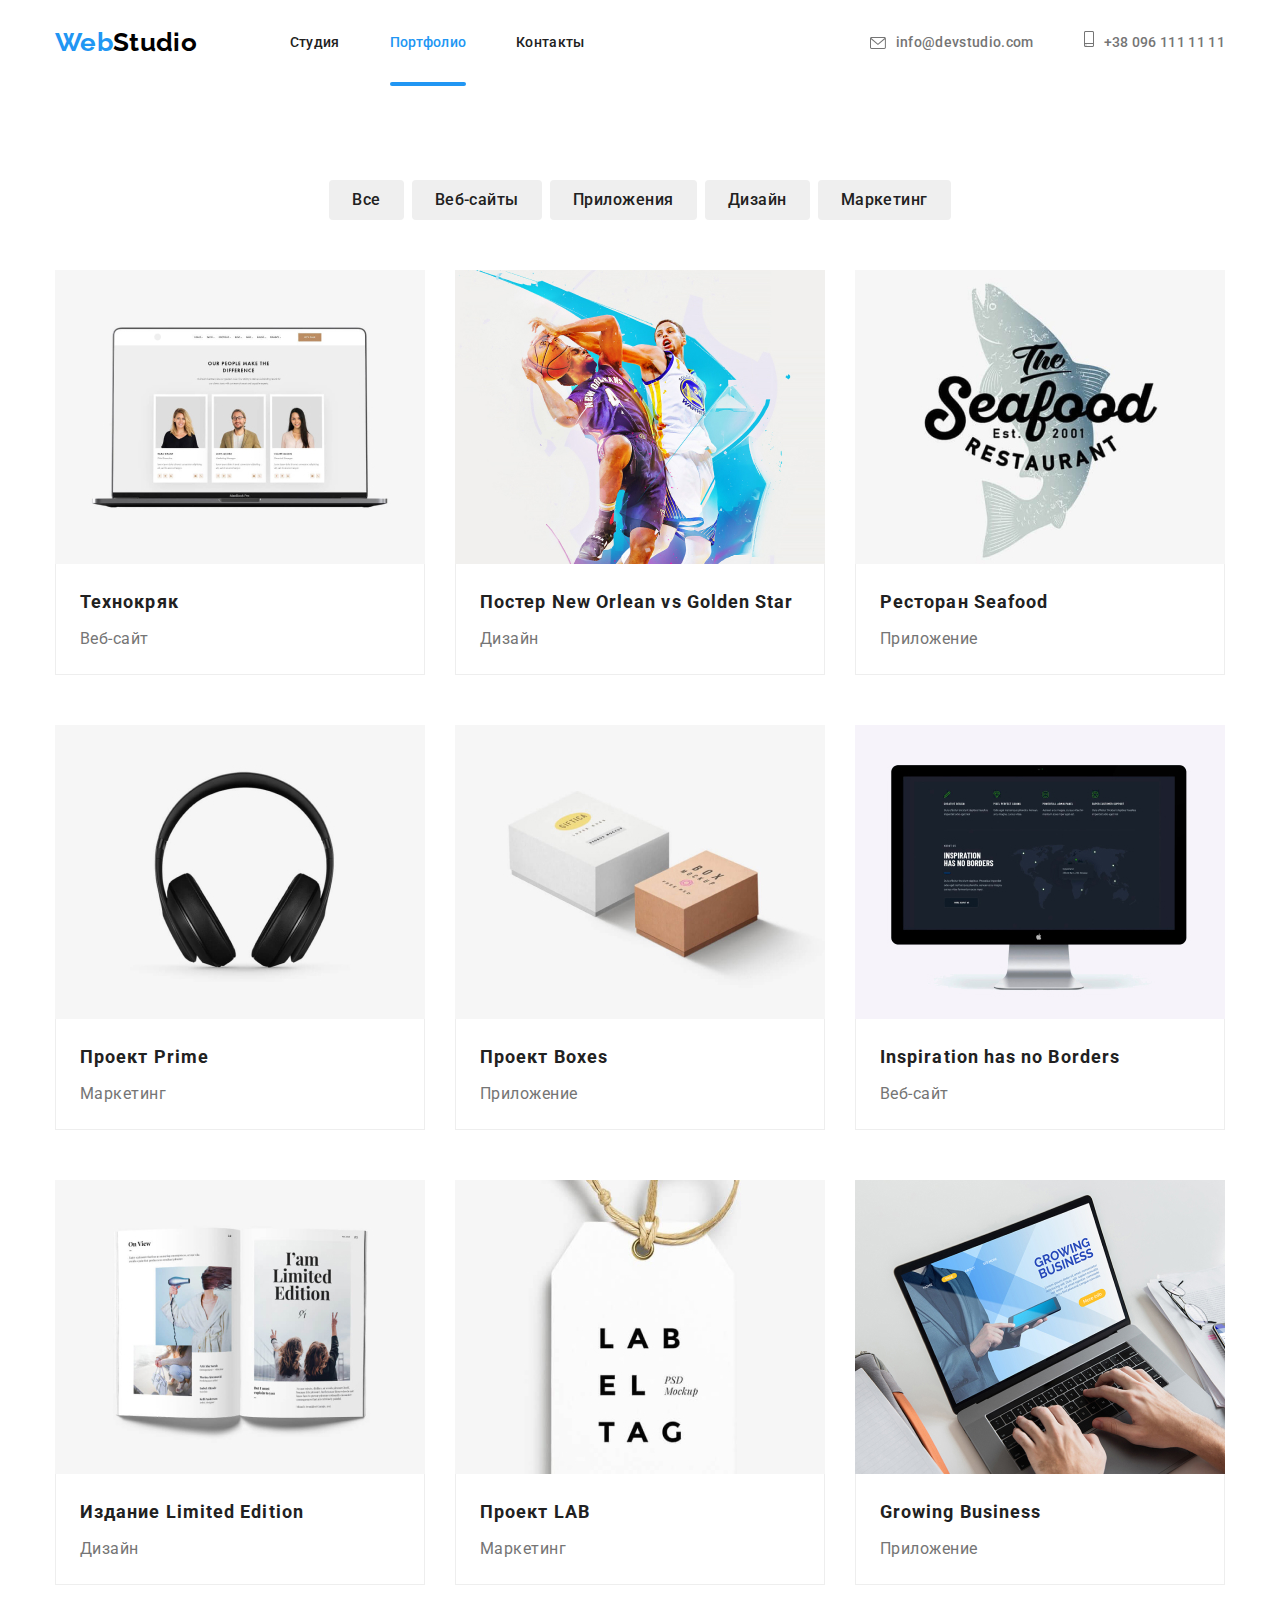
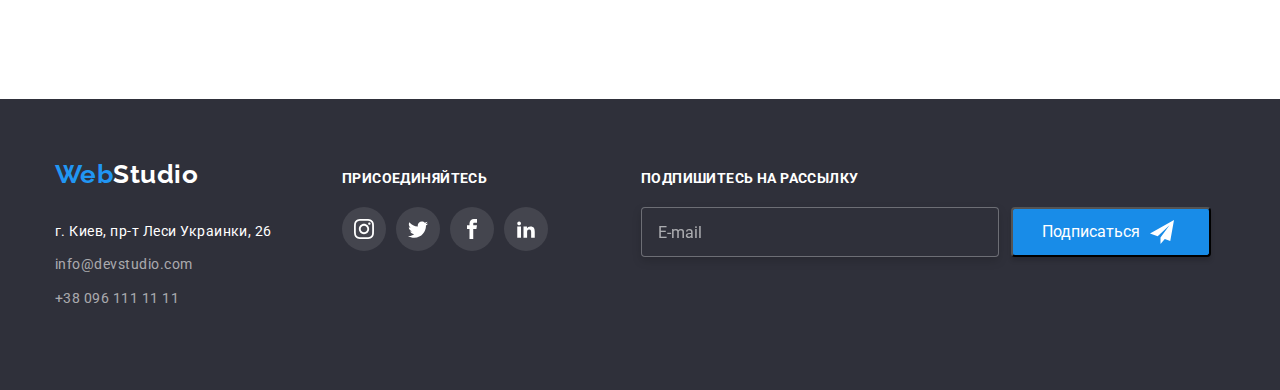
==== commit e7e8f332: "fix HW 06" ====
--- a/portfolio.html
+++ b/portfolio.html
@@ -24,10 +24,10 @@
           >
           <ul class="list site-nav text">
             <li class="item">
-              <a class="link current" href="./index.html">Студия</a>
-            </li>
-            <li class="item">
-              <a class="link" href="./portfolio.html">Портфолио</a>
+              <a class="link" href="./index.html">Студия</a>
+            </li>
+            <li class="item">
+              <a class="link current" href="./portfolio.html">Портфолио</a>
             </li>
             <li class="item">
               <a class="link" href="">Контакты</a>
--- a/css/styles.css
+++ b/css/styles.css
@@ -448,6 +448,7 @@
   justify-content: center;
   background-color: #f5f4fa;
   width: 100%;
+  width: 270px;
   height: 120px;
   margin-bottom: 30px;
 }
@@ -463,6 +464,7 @@
 
 .list-why-we > .item:not(:last-child) {
   margin-right: 30px;
+  width: 270px;
 }
 
 /* Модальное окно ДИВ */
@@ -470,7 +472,7 @@
 .modal {
   position: absolute;
   min-width: 528px;
-  min-height: 581px;
+  min-height: 590px;
   transform: translate(-50%, -50%) scale(1);
   left: 50%;
   top: 50%;
@@ -526,7 +528,7 @@
   top: 8px;
   right: 8px;
   background: var(--accent-white-color);
-  border: 1px solid var(--primary-text-color);
+  border: 1px solid rgba(0, 0, 0, 0.1);
   border-radius: 50%;
 }
 .close-button:hover .close-icon {
@@ -567,7 +569,7 @@
   font-weight: 500;
   margin-top: 0px;
   margin-bottom: 10px;
-  padding-top: 30px;
+
   font-size: 16px;
   line-height: 1.18;
   letter-spacing: 0.03em;
@@ -1068,7 +1070,7 @@
 
 /* Политика -принятие условий */
 .policy {
-  margin: 0px 0px 34px;
+  margin: 0px 0px 30px;
 }
 
 .form-modal-text {
@@ -1084,6 +1086,7 @@
   position: relative;
   display: flex;
   flex-direction: column;
+  margin-bottom: 10px;
 }
 
 /* запрет на изменение формы поля ввода текста */
@@ -1103,13 +1106,13 @@
   transition: fill 250ms cubic-bezier(0.4, 0, 0.2, 1);
 
   position: absolute;
-  top: 50%;
-  transform: translateY(-50%);
+  top: 55%;
+  /* transform: translateY(-50%); */
   display: inline-block;
   left: 13.5px;
 
-  width: 18px;
-  height: 18px;
+  width: 12px;
+  height: 12px;
   fill: var(--accent-black-color);
 }
 /* кнопка - подпишись на рассылку */
@@ -1167,7 +1170,7 @@
 }
 .nameinput {
   height: 40px;
-  margin-bottom: 10px;
+  /* margin-bottom: 10px; */
   padding-left: 42px;
   border: 1px solid rgba(33, 33, 33, 0.2);
   border-radius: 4px;
@@ -1193,6 +1196,7 @@
 
 .inputname ::placeholder {
   font-size: 14px;
+  margin-bottom: 10px;
   line-height: 1.14;
   letter-spacing: 0.01em;
   color: rgba(117, 117, 117, 0.5);
